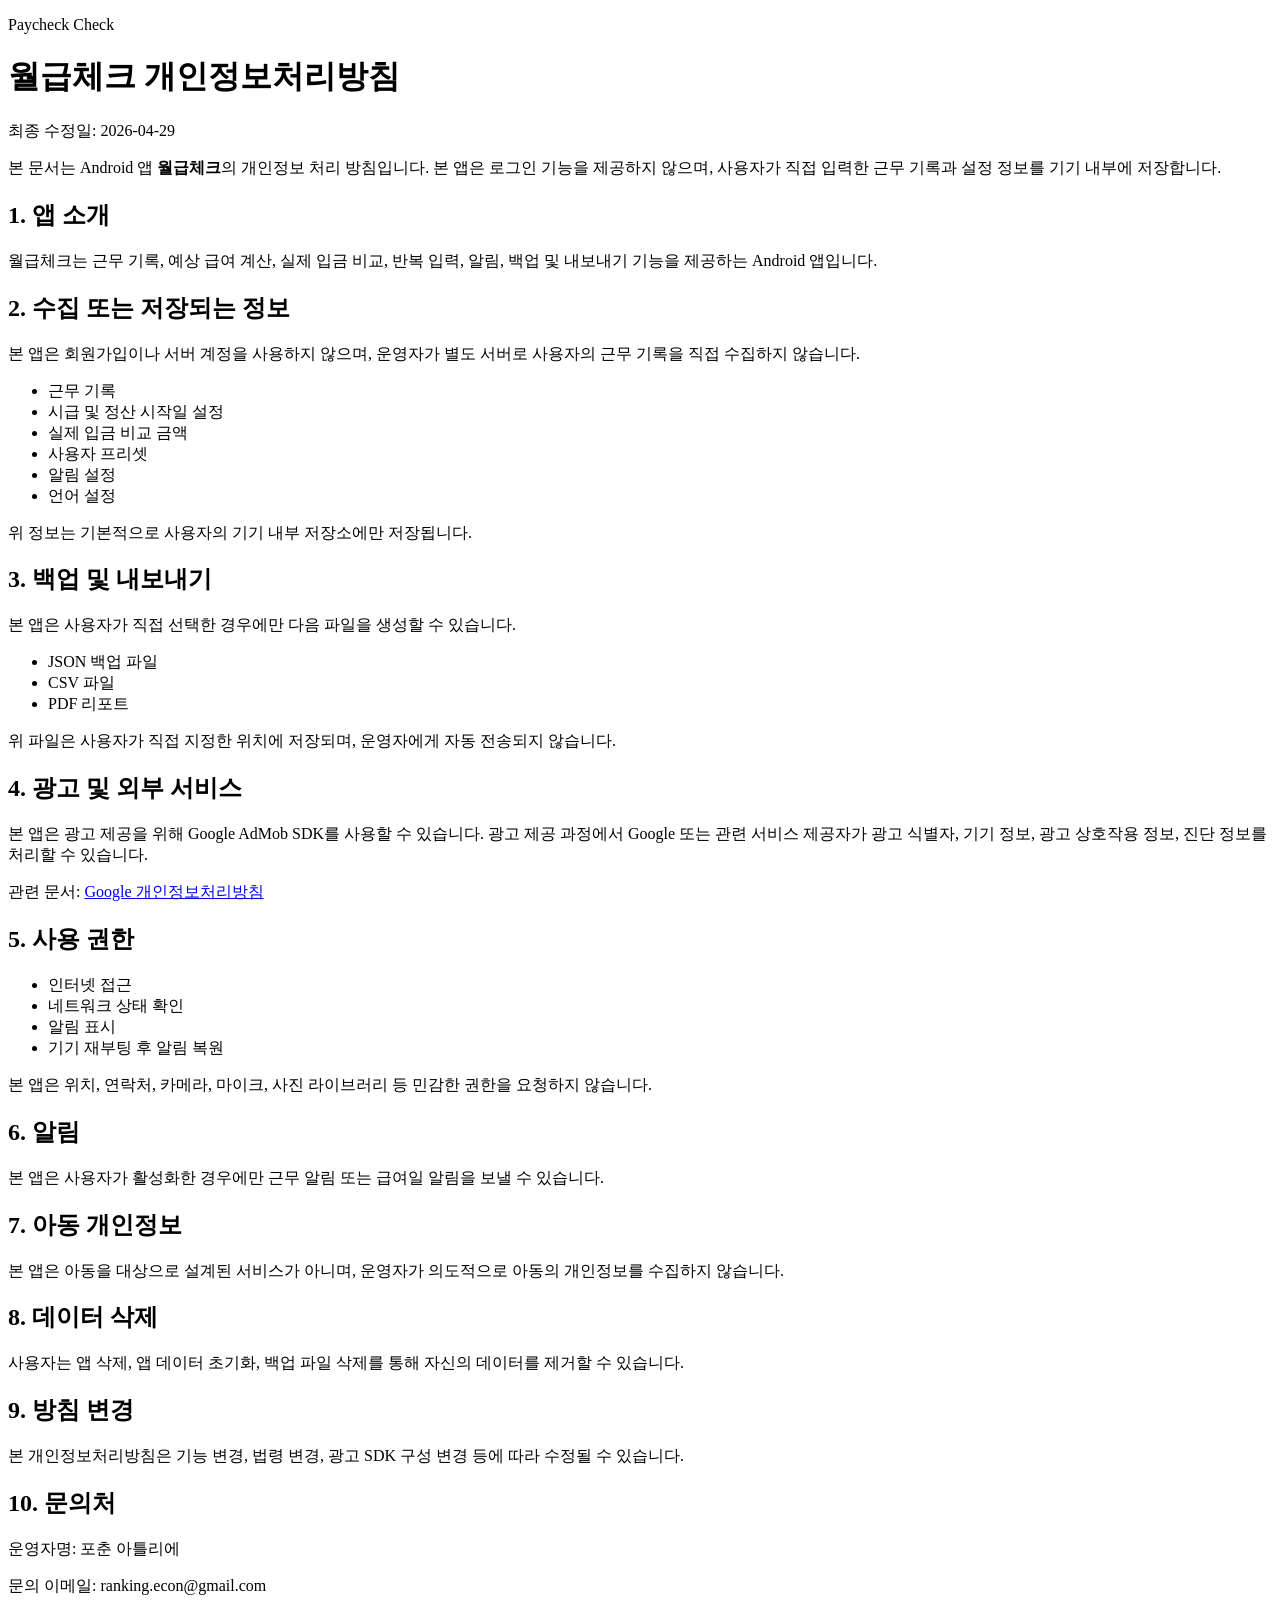
==== privacy/paycheck/index.html @ ff3e2466 "Add Paycheck privacy policy page" ====
<!doctype html>
<html lang="ko">
<head>
  <meta charset="utf-8" />
  <meta name="viewport" content="width=device-width, initial-scale=1" />
  <meta name="description" content="월급체크 개인정보처리방침" />
  <title>월급체크 개인정보처리방침</title>
  <link rel="stylesheet" href="./styles.css" />
</head>
<body>
  <main>
    <header class="hero">
      <p class="eyebrow">Paycheck Check</p>
      <h1>월급체크 개인정보처리방침</h1>
      <p class="meta">최종 수정일: 2026-04-29</p>
      <p class="lead">
        본 문서는 Android 앱 <strong>월급체크</strong>의 개인정보 처리 방침입니다.
        본 앱은 로그인 기능을 제공하지 않으며, 사용자가 직접 입력한 근무 기록과 설정 정보를
        기기 내부에 저장합니다.
      </p>
    </header>

    <section>
      <h2>1. 앱 소개</h2>
      <p>
        월급체크는 근무 기록, 예상 급여 계산, 실제 입금 비교, 반복 입력, 알림, 백업 및 내보내기 기능을
        제공하는 Android 앱입니다.
      </p>
    </section>

    <section>
      <h2>2. 수집 또는 저장되는 정보</h2>
      <p>
        본 앱은 회원가입이나 서버 계정을 사용하지 않으며, 운영자가 별도 서버로 사용자의 근무 기록을
        직접 수집하지 않습니다.
      </p>
      <ul>
        <li>근무 기록</li>
        <li>시급 및 정산 시작일 설정</li>
        <li>실제 입금 비교 금액</li>
        <li>사용자 프리셋</li>
        <li>알림 설정</li>
        <li>언어 설정</li>
      </ul>
      <p>위 정보는 기본적으로 사용자의 기기 내부 저장소에만 저장됩니다.</p>
    </section>

    <section>
      <h2>3. 백업 및 내보내기</h2>
      <p>본 앱은 사용자가 직접 선택한 경우에만 다음 파일을 생성할 수 있습니다.</p>
      <ul>
        <li>JSON 백업 파일</li>
        <li>CSV 파일</li>
        <li>PDF 리포트</li>
      </ul>
      <p>
        위 파일은 사용자가 직접 지정한 위치에 저장되며, 운영자에게 자동 전송되지 않습니다.
      </p>
    </section>

    <section>
      <h2>4. 광고 및 외부 서비스</h2>
      <p>
        본 앱은 광고 제공을 위해 Google AdMob SDK를 사용할 수 있습니다.
        광고 제공 과정에서 Google 또는 관련 서비스 제공자가 광고 식별자, 기기 정보,
        광고 상호작용 정보, 진단 정보를 처리할 수 있습니다.
      </p>
      <p>
        관련 문서:
        <a href="https://policies.google.com/privacy">Google 개인정보처리방침</a>
      </p>
    </section>

    <section>
      <h2>5. 사용 권한</h2>
      <ul>
        <li>인터넷 접근</li>
        <li>네트워크 상태 확인</li>
        <li>알림 표시</li>
        <li>기기 재부팅 후 알림 복원</li>
      </ul>
      <p>
        본 앱은 위치, 연락처, 카메라, 마이크, 사진 라이브러리 등 민감한 권한을 요청하지 않습니다.
      </p>
    </section>

    <section>
      <h2>6. 알림</h2>
      <p>
        본 앱은 사용자가 활성화한 경우에만 근무 알림 또는 급여일 알림을 보낼 수 있습니다.
      </p>
    </section>

    <section>
      <h2>7. 아동 개인정보</h2>
      <p>
        본 앱은 아동을 대상으로 설계된 서비스가 아니며, 운영자가 의도적으로 아동의 개인정보를
        수집하지 않습니다.
      </p>
    </section>

    <section>
      <h2>8. 데이터 삭제</h2>
      <p>
        사용자는 앱 삭제, 앱 데이터 초기화, 백업 파일 삭제를 통해 자신의 데이터를 제거할 수 있습니다.
      </p>
    </section>

    <section>
      <h2>9. 방침 변경</h2>
      <p>
        본 개인정보처리방침은 기능 변경, 법령 변경, 광고 SDK 구성 변경 등에 따라 수정될 수 있습니다.
      </p>
    </section>

    <section>
      <h2>10. 문의처</h2>
      <p>운영자명: 포춘 아틀리에</p>
      <p>문의 이메일: ranking.econ@gmail.com</p>
    </section>
  </main>
</body>
</html>
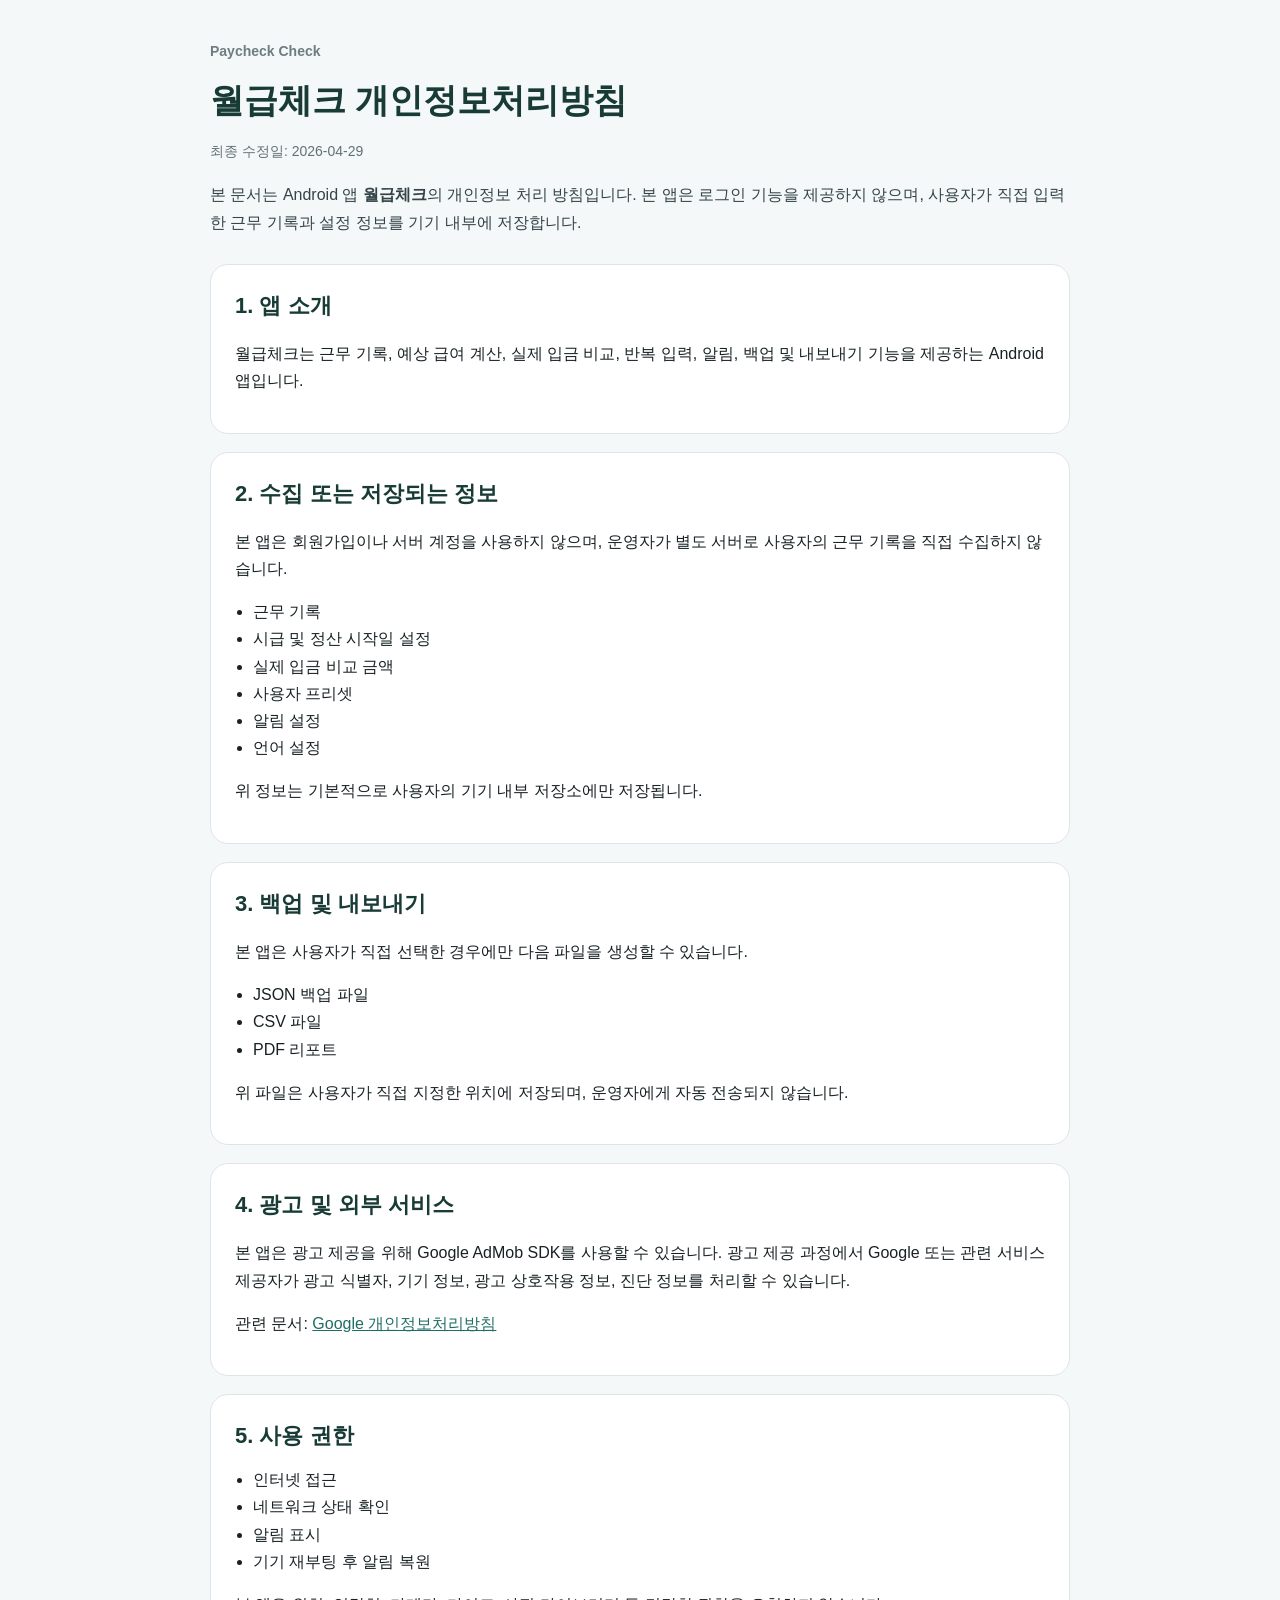
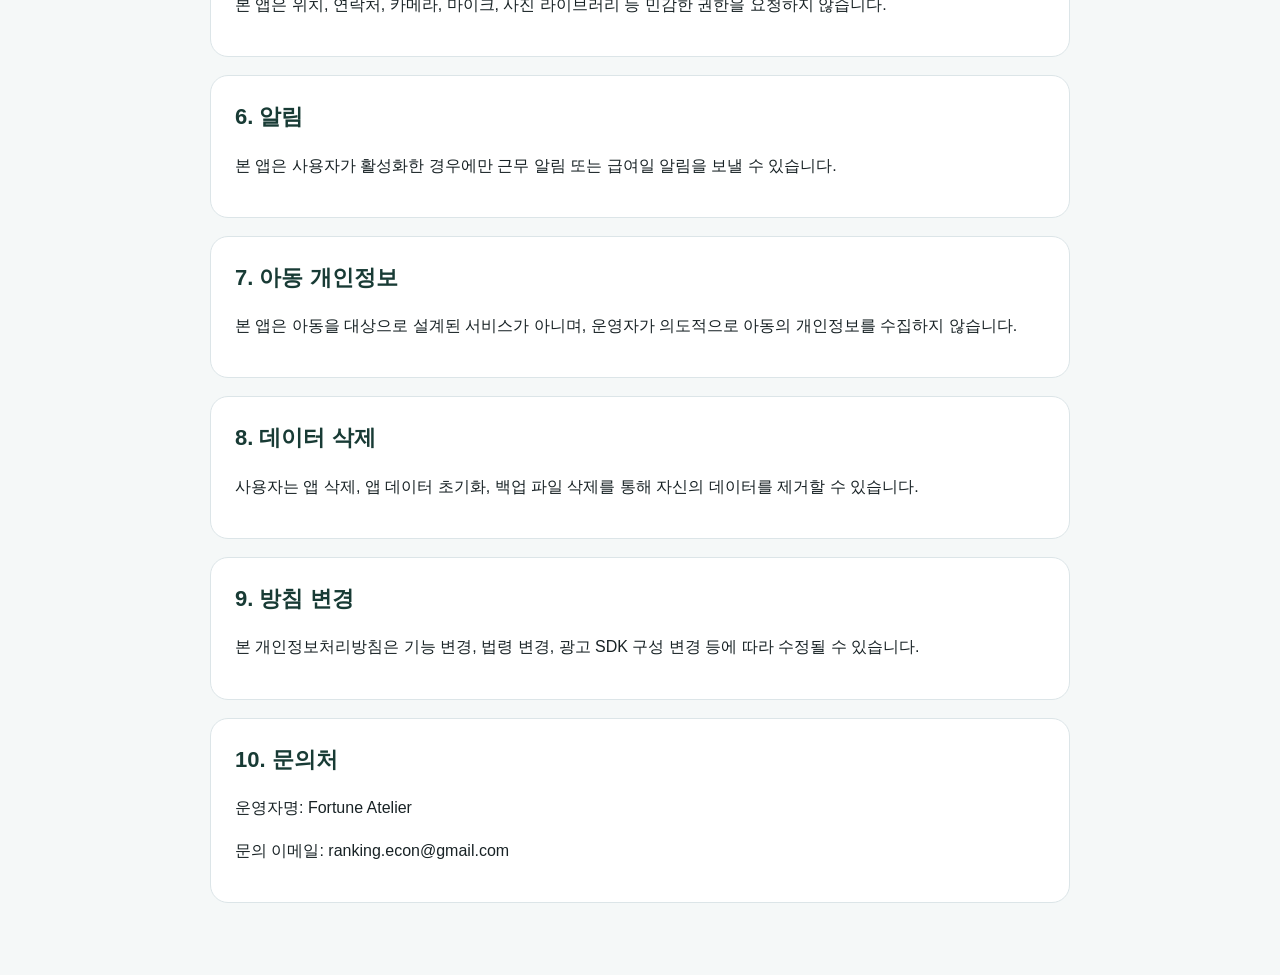
==== commit bc6653c7: "Use English operator name in Paycheck privacy policy" ====
--- a/privacy/paycheck/index.html
+++ b/privacy/paycheck/index.html
@@ -115,7 +115,7 @@
 
     <section>
       <h2>10. 문의처</h2>
-      <p>운영자명: 포춘 아틀리에</p>
+      <p>운영자명: Fortune Atelier</p>
       <p>문의 이메일: ranking.econ@gmail.com</p>
     </section>
   </main>
--- a/privacy/paycheck/styles.css
+++ b/privacy/paycheck/styles.css
@@ -0,0 +1,69 @@
+body {
+  margin: 0;
+  font-family: "Noto Sans KR", "Malgun Gothic", sans-serif;
+  background: #f5f8f8;
+  color: #182225;
+  line-height: 1.7;
+}
+
+main {
+  max-width: 860px;
+  margin: 0 auto;
+  padding: 40px 20px 72px;
+}
+
+.hero {
+  margin-bottom: 28px;
+}
+
+.eyebrow {
+  margin: 0 0 8px;
+  color: #6d7d81;
+  font-size: 14px;
+  font-weight: 700;
+}
+
+h1 {
+  margin: 0;
+  font-size: 34px;
+  color: #183b35;
+}
+
+.meta {
+  margin-top: 10px;
+  color: #617176;
+  font-size: 14px;
+}
+
+.lead {
+  margin-top: 18px;
+  color: #344449;
+}
+
+section {
+  margin-top: 18px;
+  padding: 22px 24px;
+  background: #ffffff;
+  border: 1px solid #dce5e8;
+  border-radius: 18px;
+}
+
+h2 {
+  margin: 0 0 12px;
+  font-size: 22px;
+  color: #183b35;
+}
+
+p,
+li {
+  font-size: 16px;
+}
+
+ul {
+  margin: 10px 0 0 18px;
+  padding: 0;
+}
+
+a {
+  color: #1f6e65;
+}
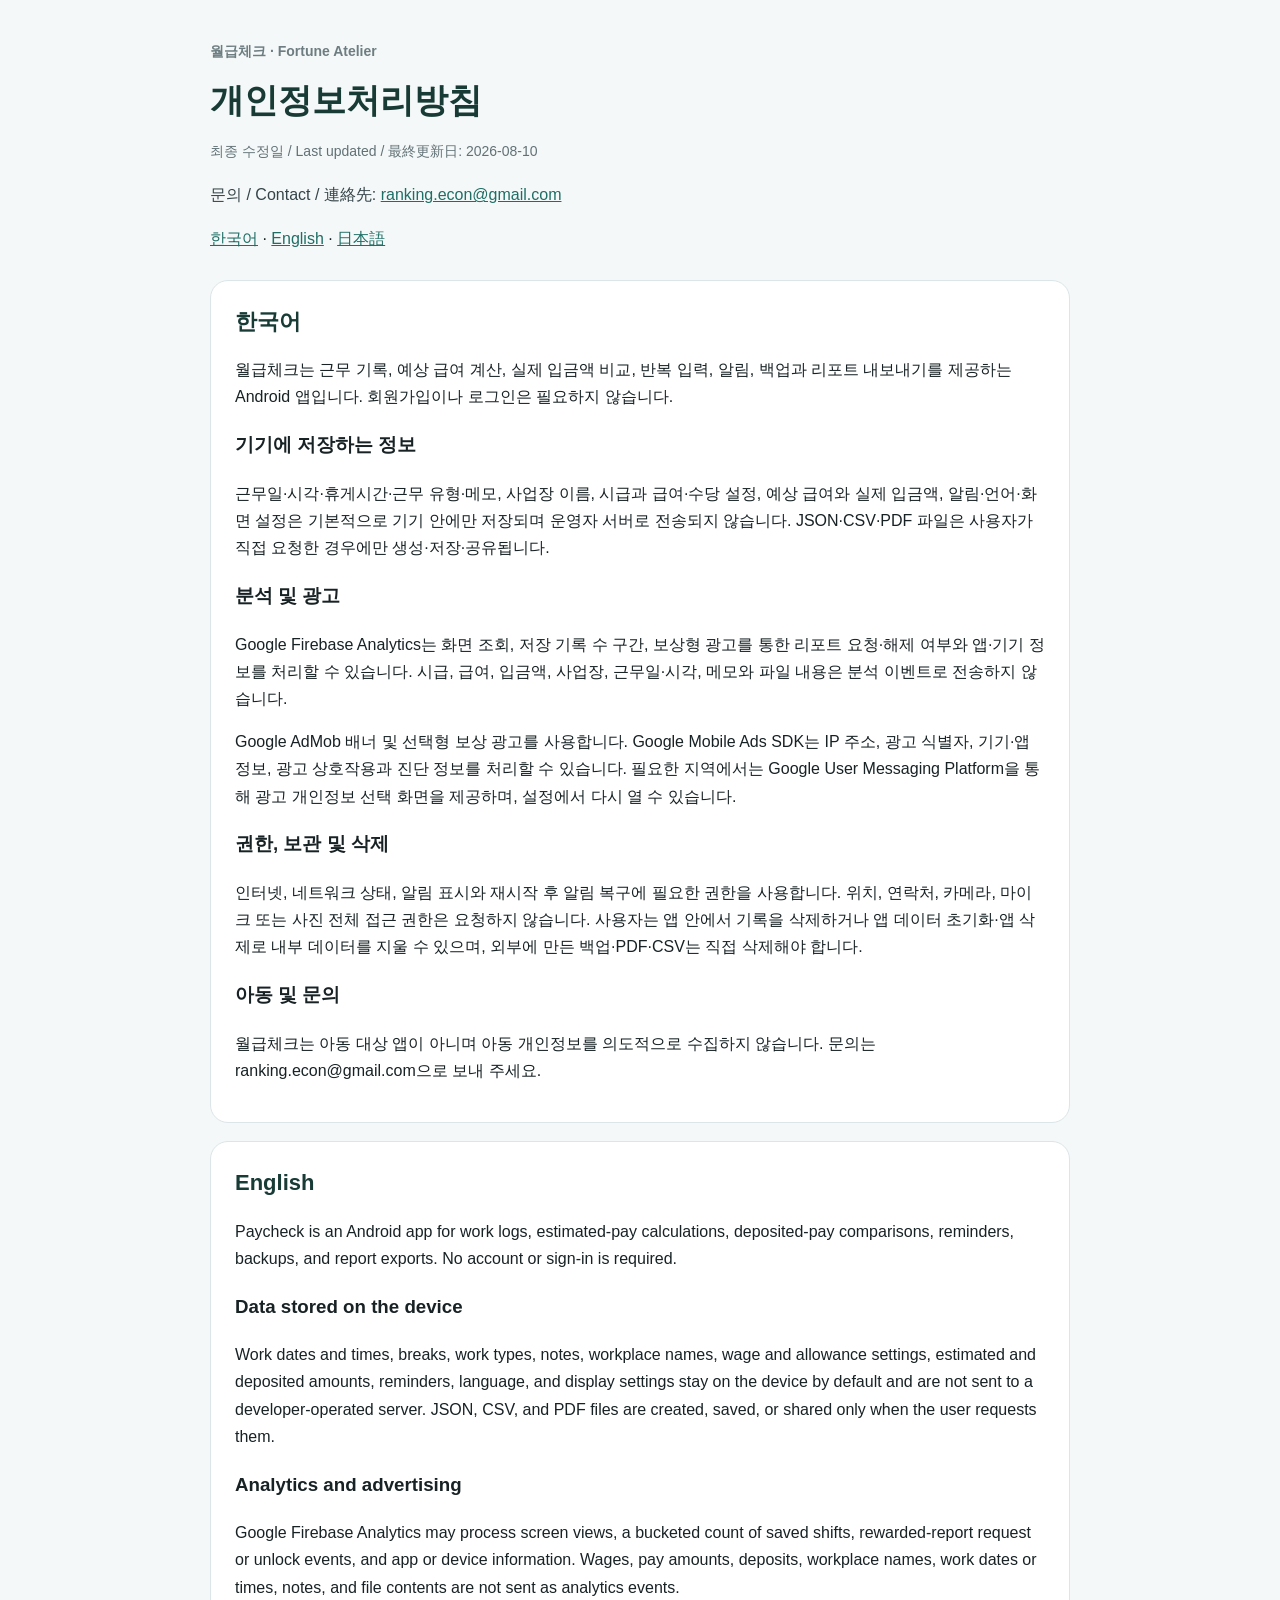
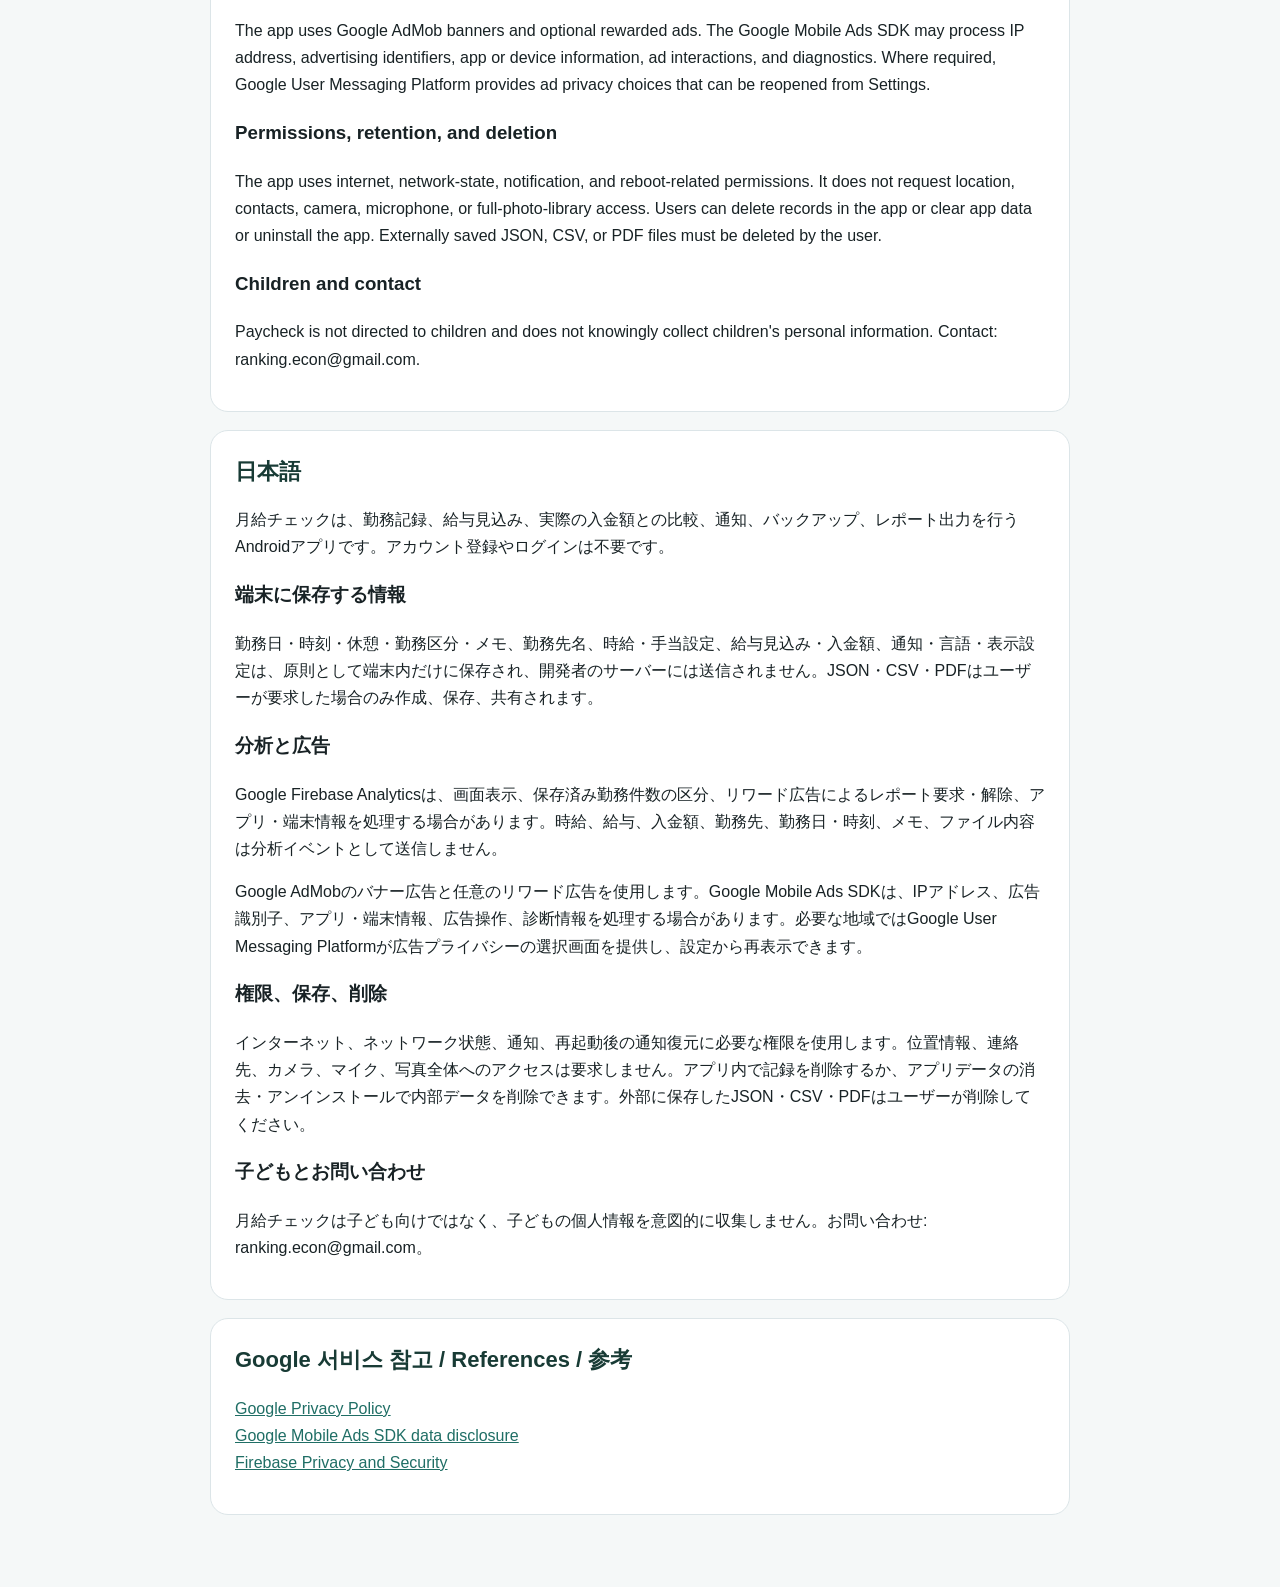
==== commit 8e761b45: "docs: update Paycheck privacy disclosure" ====
--- a/privacy/paycheck/index.html
+++ b/privacy/paycheck/index.html
@@ -3,121 +3,69 @@
 <head>
   <meta charset="utf-8" />
   <meta name="viewport" content="width=device-width, initial-scale=1" />
-  <meta name="description" content="월급체크 개인정보처리방침" />
+  <meta name="description" content="월급체크 앱 개인정보처리방침 / Paycheck privacy policy / 月給チェック プライバシーポリシー" />
   <title>월급체크 개인정보처리방침</title>
-  <link rel="stylesheet" href="./styles.css" />
+  <link rel="stylesheet" href="styles.css" />
 </head>
 <body>
   <main>
     <header class="hero">
-      <p class="eyebrow">Paycheck Check</p>
-      <h1>월급체크 개인정보처리방침</h1>
-      <p class="meta">최종 수정일: 2026-04-29</p>
-      <p class="lead">
-        본 문서는 Android 앱 <strong>월급체크</strong>의 개인정보 처리 방침입니다.
-        본 앱은 로그인 기능을 제공하지 않으며, 사용자가 직접 입력한 근무 기록과 설정 정보를
-        기기 내부에 저장합니다.
-      </p>
+      <p class="eyebrow">월급체크 · Fortune Atelier</p>
+      <h1>개인정보처리방침</h1>
+      <p class="meta">최종 수정일 / Last updated / 最終更新日: 2026-08-10</p>
+      <p class="lead">문의 / Contact / 連絡先: <a href="mailto:ranking.econ@gmail.com">ranking.econ@gmail.com</a></p>
+      <p><a href="#ko">한국어</a> · <a href="#en">English</a> · <a href="#ja">日本語</a></p>
     </header>
 
-    <section>
-      <h2>1. 앱 소개</h2>
-      <p>
-        월급체크는 근무 기록, 예상 급여 계산, 실제 입금 비교, 반복 입력, 알림, 백업 및 내보내기 기능을
-        제공하는 Android 앱입니다.
-      </p>
+    <section id="ko" lang="ko">
+      <h2>한국어</h2>
+      <p>월급체크는 근무 기록, 예상 급여 계산, 실제 입금액 비교, 반복 입력, 알림, 백업과 리포트 내보내기를 제공하는 Android 앱입니다. 회원가입이나 로그인은 필요하지 않습니다.</p>
+      <h3>기기에 저장하는 정보</h3>
+      <p>근무일·시각·휴게시간·근무 유형·메모, 사업장 이름, 시급과 급여·수당 설정, 예상 급여와 실제 입금액, 알림·언어·화면 설정은 기본적으로 기기 안에만 저장되며 운영자 서버로 전송되지 않습니다. JSON·CSV·PDF 파일은 사용자가 직접 요청한 경우에만 생성·저장·공유됩니다.</p>
+      <h3>분석 및 광고</h3>
+      <p>Google Firebase Analytics는 화면 조회, 저장 기록 수 구간, 보상형 광고를 통한 리포트 요청·해제 여부와 앱·기기 정보를 처리할 수 있습니다. 시급, 급여, 입금액, 사업장, 근무일·시각, 메모와 파일 내용은 분석 이벤트로 전송하지 않습니다.</p>
+      <p>Google AdMob 배너 및 선택형 보상 광고를 사용합니다. Google Mobile Ads SDK는 IP 주소, 광고 식별자, 기기·앱 정보, 광고 상호작용과 진단 정보를 처리할 수 있습니다. 필요한 지역에서는 Google User Messaging Platform을 통해 광고 개인정보 선택 화면을 제공하며, 설정에서 다시 열 수 있습니다.</p>
+      <h3>권한, 보관 및 삭제</h3>
+      <p>인터넷, 네트워크 상태, 알림 표시와 재시작 후 알림 복구에 필요한 권한을 사용합니다. 위치, 연락처, 카메라, 마이크 또는 사진 전체 접근 권한은 요청하지 않습니다. 사용자는 앱 안에서 기록을 삭제하거나 앱 데이터 초기화·앱 삭제로 내부 데이터를 지울 수 있으며, 외부에 만든 백업·PDF·CSV는 직접 삭제해야 합니다.</p>
+      <h3>아동 및 문의</h3>
+      <p>월급체크는 아동 대상 앱이 아니며 아동 개인정보를 의도적으로 수집하지 않습니다. 문의는 ranking.econ@gmail.com으로 보내 주세요.</p>
+    </section>
+
+    <section id="en" lang="en">
+      <h2>English</h2>
+      <p>Paycheck is an Android app for work logs, estimated-pay calculations, deposited-pay comparisons, reminders, backups, and report exports. No account or sign-in is required.</p>
+      <h3>Data stored on the device</h3>
+      <p>Work dates and times, breaks, work types, notes, workplace names, wage and allowance settings, estimated and deposited amounts, reminders, language, and display settings stay on the device by default and are not sent to a developer-operated server. JSON, CSV, and PDF files are created, saved, or shared only when the user requests them.</p>
+      <h3>Analytics and advertising</h3>
+      <p>Google Firebase Analytics may process screen views, a bucketed count of saved shifts, rewarded-report request or unlock events, and app or device information. Wages, pay amounts, deposits, workplace names, work dates or times, notes, and file contents are not sent as analytics events.</p>
+      <p>The app uses Google AdMob banners and optional rewarded ads. The Google Mobile Ads SDK may process IP address, advertising identifiers, app or device information, ad interactions, and diagnostics. Where required, Google User Messaging Platform provides ad privacy choices that can be reopened from Settings.</p>
+      <h3>Permissions, retention, and deletion</h3>
+      <p>The app uses internet, network-state, notification, and reboot-related permissions. It does not request location, contacts, camera, microphone, or full-photo-library access. Users can delete records in the app or clear app data or uninstall the app. Externally saved JSON, CSV, or PDF files must be deleted by the user.</p>
+      <h3>Children and contact</h3>
+      <p>Paycheck is not directed to children and does not knowingly collect children's personal information. Contact: ranking.econ@gmail.com.</p>
+    </section>
+
+    <section id="ja" lang="ja">
+      <h2>日本語</h2>
+      <p>月給チェックは、勤務記録、給与見込み、実際の入金額との比較、通知、バックアップ、レポート出力を行うAndroidアプリです。アカウント登録やログインは不要です。</p>
+      <h3>端末に保存する情報</h3>
+      <p>勤務日・時刻・休憩・勤務区分・メモ、勤務先名、時給・手当設定、給与見込み・入金額、通知・言語・表示設定は、原則として端末内だけに保存され、開発者のサーバーには送信されません。JSON・CSV・PDFはユーザーが要求した場合のみ作成、保存、共有されます。</p>
+      <h3>分析と広告</h3>
+      <p>Google Firebase Analyticsは、画面表示、保存済み勤務件数の区分、リワード広告によるレポート要求・解除、アプリ・端末情報を処理する場合があります。時給、給与、入金額、勤務先、勤務日・時刻、メモ、ファイル内容は分析イベントとして送信しません。</p>
+      <p>Google AdMobのバナー広告と任意のリワード広告を使用します。Google Mobile Ads SDKは、IPアドレス、広告識別子、アプリ・端末情報、広告操作、診断情報を処理する場合があります。必要な地域ではGoogle User Messaging Platformが広告プライバシーの選択画面を提供し、設定から再表示できます。</p>
+      <h3>権限、保存、削除</h3>
+      <p>インターネット、ネットワーク状態、通知、再起動後の通知復元に必要な権限を使用します。位置情報、連絡先、カメラ、マイク、写真全体へのアクセスは要求しません。アプリ内で記録を削除するか、アプリデータの消去・アンインストールで内部データを削除できます。外部に保存したJSON・CSV・PDFはユーザーが削除してください。</p>
+      <h3>子どもとお問い合わせ</h3>
+      <p>月給チェックは子ども向けではなく、子どもの個人情報を意図的に収集しません。お問い合わせ: ranking.econ@gmail.com。</p>
     </section>
 
     <section>
-      <h2>2. 수집 또는 저장되는 정보</h2>
-      <p>
-        본 앱은 회원가입이나 서버 계정을 사용하지 않으며, 운영자가 별도 서버로 사용자의 근무 기록을
-        직접 수집하지 않습니다.
-      </p>
-      <ul>
-        <li>근무 기록</li>
-        <li>시급 및 정산 시작일 설정</li>
-        <li>실제 입금 비교 금액</li>
-        <li>사용자 프리셋</li>
-        <li>알림 설정</li>
-        <li>언어 설정</li>
-      </ul>
-      <p>위 정보는 기본적으로 사용자의 기기 내부 저장소에만 저장됩니다.</p>
-    </section>
-
-    <section>
-      <h2>3. 백업 및 내보내기</h2>
-      <p>본 앱은 사용자가 직접 선택한 경우에만 다음 파일을 생성할 수 있습니다.</p>
-      <ul>
-        <li>JSON 백업 파일</li>
-        <li>CSV 파일</li>
-        <li>PDF 리포트</li>
-      </ul>
-      <p>
-        위 파일은 사용자가 직접 지정한 위치에 저장되며, 운영자에게 자동 전송되지 않습니다.
-      </p>
-    </section>
-
-    <section>
-      <h2>4. 광고 및 외부 서비스</h2>
-      <p>
-        본 앱은 광고 제공을 위해 Google AdMob SDK를 사용할 수 있습니다.
-        광고 제공 과정에서 Google 또는 관련 서비스 제공자가 광고 식별자, 기기 정보,
-        광고 상호작용 정보, 진단 정보를 처리할 수 있습니다.
-      </p>
-      <p>
-        관련 문서:
-        <a href="https://policies.google.com/privacy">Google 개인정보처리방침</a>
-      </p>
-    </section>
-
-    <section>
-      <h2>5. 사용 권한</h2>
-      <ul>
-        <li>인터넷 접근</li>
-        <li>네트워크 상태 확인</li>
-        <li>알림 표시</li>
-        <li>기기 재부팅 후 알림 복원</li>
-      </ul>
-      <p>
-        본 앱은 위치, 연락처, 카메라, 마이크, 사진 라이브러리 등 민감한 권한을 요청하지 않습니다.
-      </p>
-    </section>
-
-    <section>
-      <h2>6. 알림</h2>
-      <p>
-        본 앱은 사용자가 활성화한 경우에만 근무 알림 또는 급여일 알림을 보낼 수 있습니다.
-      </p>
-    </section>
-
-    <section>
-      <h2>7. 아동 개인정보</h2>
-      <p>
-        본 앱은 아동을 대상으로 설계된 서비스가 아니며, 운영자가 의도적으로 아동의 개인정보를
-        수집하지 않습니다.
-      </p>
-    </section>
-
-    <section>
-      <h2>8. 데이터 삭제</h2>
-      <p>
-        사용자는 앱 삭제, 앱 데이터 초기화, 백업 파일 삭제를 통해 자신의 데이터를 제거할 수 있습니다.
-      </p>
-    </section>
-
-    <section>
-      <h2>9. 방침 변경</h2>
-      <p>
-        본 개인정보처리방침은 기능 변경, 법령 변경, 광고 SDK 구성 변경 등에 따라 수정될 수 있습니다.
-      </p>
-    </section>
-
-    <section>
-      <h2>10. 문의처</h2>
-      <p>운영자명: Fortune Atelier</p>
-      <p>문의 이메일: ranking.econ@gmail.com</p>
+      <h2>Google 서비스 참고 / References / 参考</h2>
+      <p><a href="https://policies.google.com/privacy">Google Privacy Policy</a><br />
+      <a href="https://developers.google.com/admob/android/privacy/play-data-disclosure">Google Mobile Ads SDK data disclosure</a><br />
+      <a href="https://firebase.google.com/support/privacy">Firebase Privacy and Security</a></p>
     </section>
   </main>
 </body>
 </html>
+
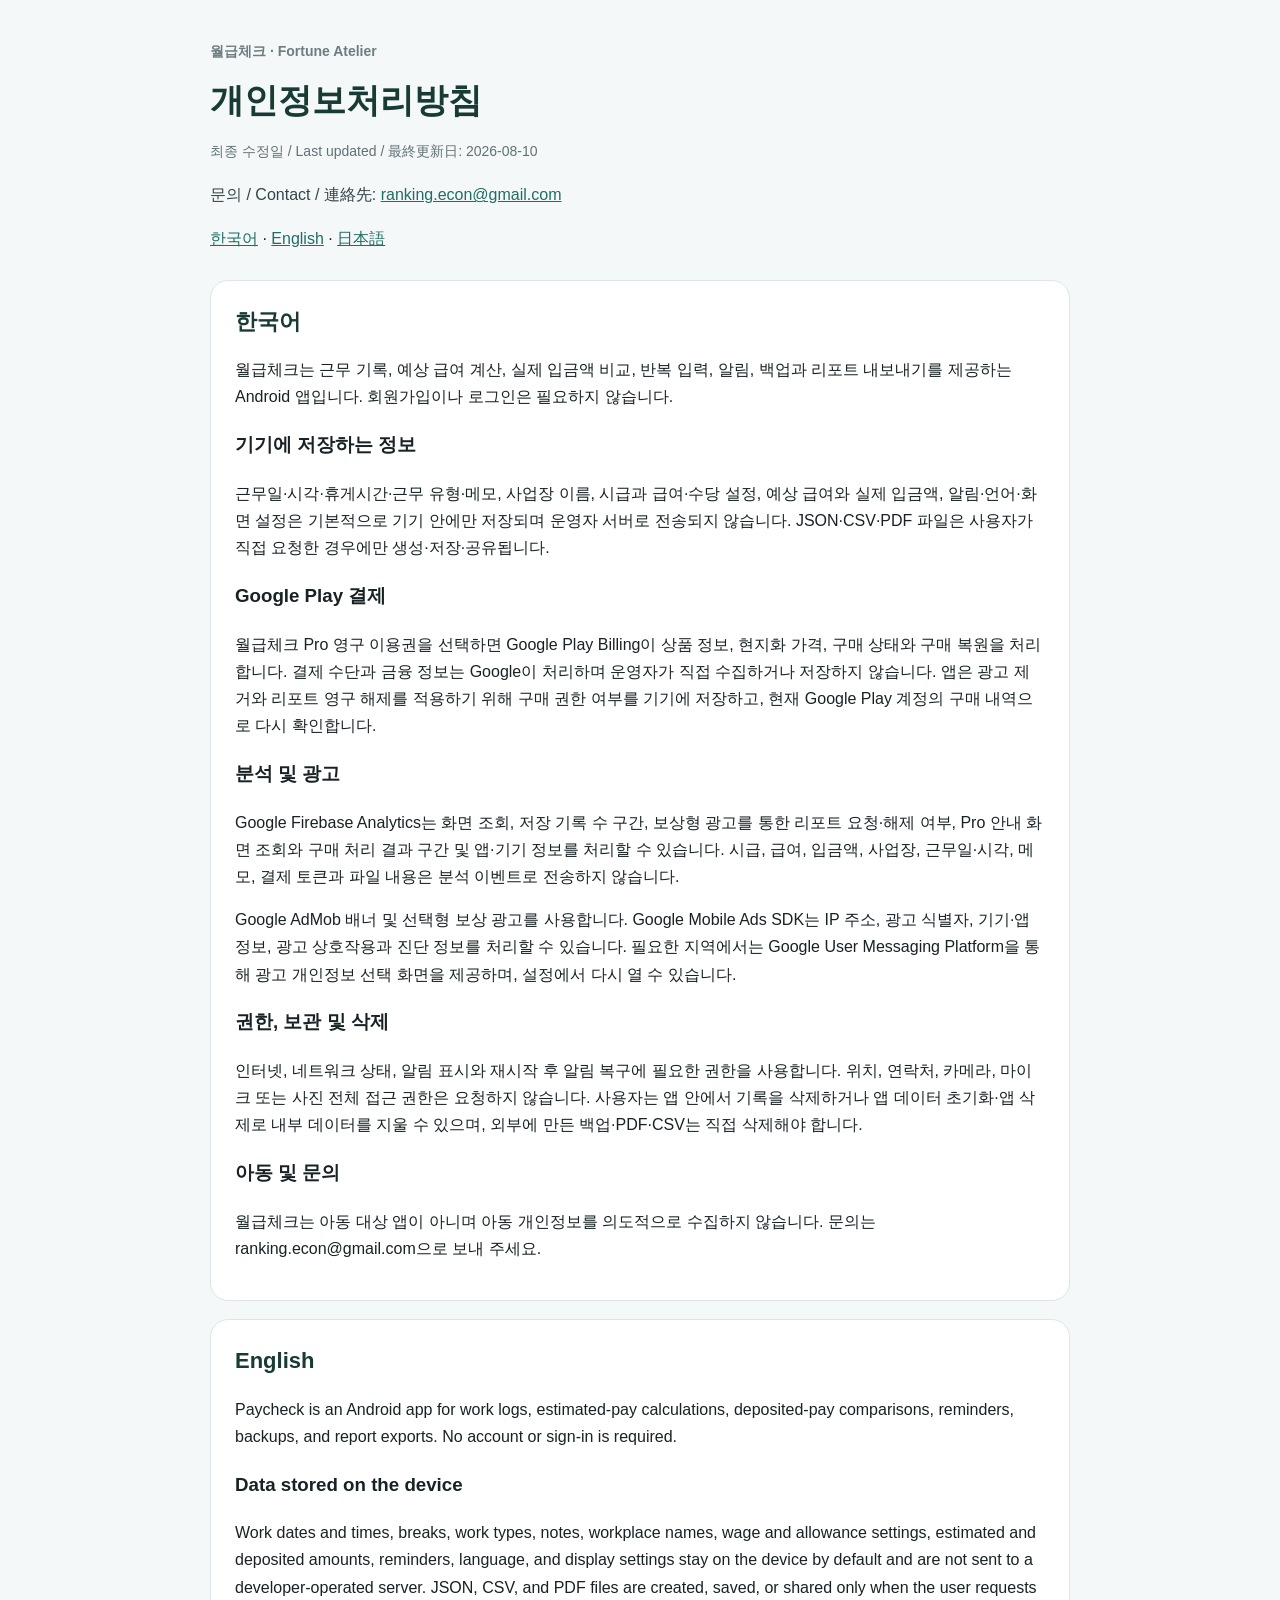
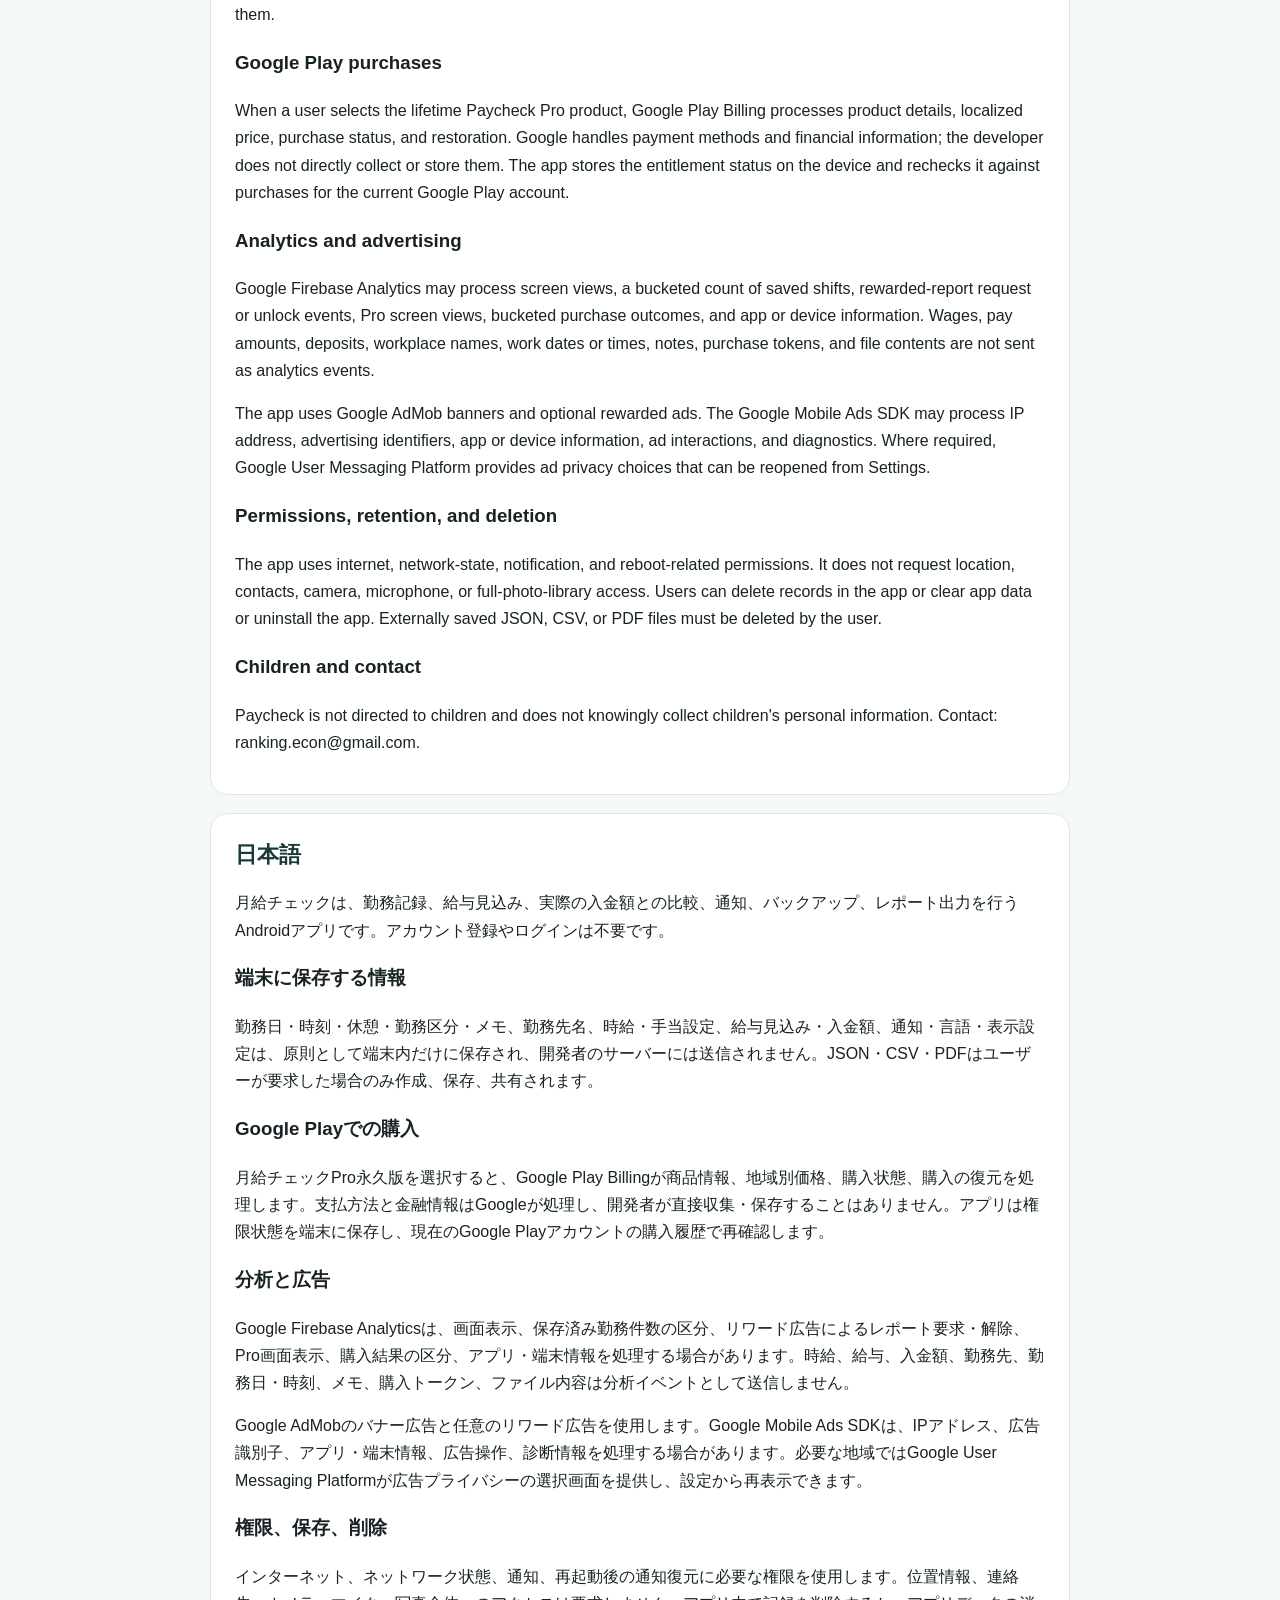
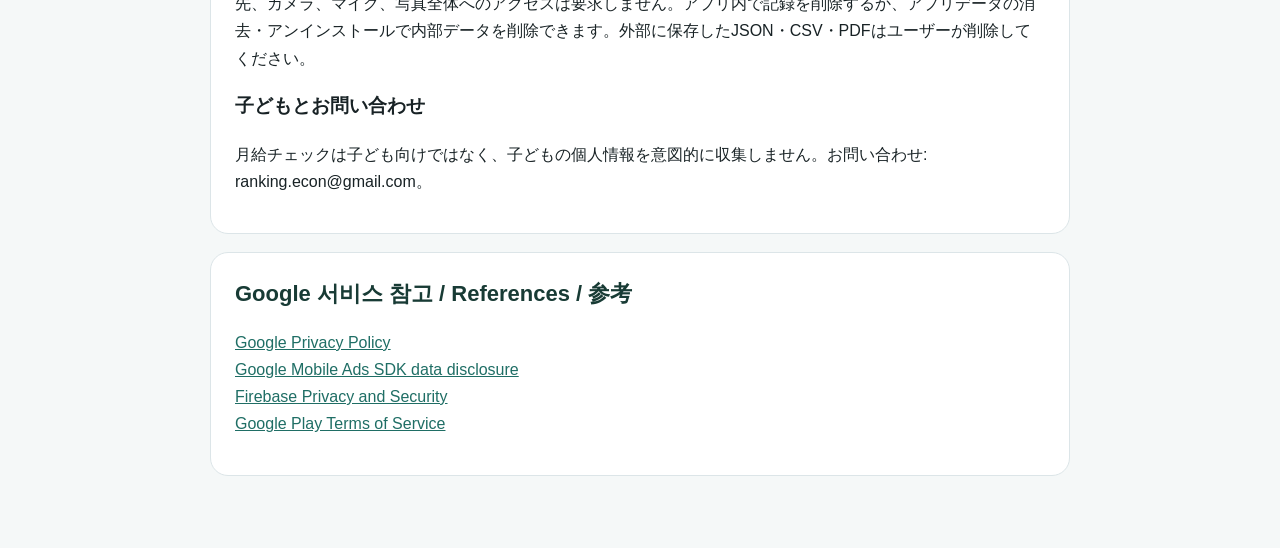
==== commit 438ad790: "docs: disclose Paycheck Pro billing" ====
--- a/privacy/paycheck/index.html
+++ b/privacy/paycheck/index.html
@@ -22,8 +22,10 @@
       <p>월급체크는 근무 기록, 예상 급여 계산, 실제 입금액 비교, 반복 입력, 알림, 백업과 리포트 내보내기를 제공하는 Android 앱입니다. 회원가입이나 로그인은 필요하지 않습니다.</p>
       <h3>기기에 저장하는 정보</h3>
       <p>근무일·시각·휴게시간·근무 유형·메모, 사업장 이름, 시급과 급여·수당 설정, 예상 급여와 실제 입금액, 알림·언어·화면 설정은 기본적으로 기기 안에만 저장되며 운영자 서버로 전송되지 않습니다. JSON·CSV·PDF 파일은 사용자가 직접 요청한 경우에만 생성·저장·공유됩니다.</p>
+      <h3>Google Play 결제</h3>
+      <p>월급체크 Pro 영구 이용권을 선택하면 Google Play Billing이 상품 정보, 현지화 가격, 구매 상태와 구매 복원을 처리합니다. 결제 수단과 금융 정보는 Google이 처리하며 운영자가 직접 수집하거나 저장하지 않습니다. 앱은 광고 제거와 리포트 영구 해제를 적용하기 위해 구매 권한 여부를 기기에 저장하고, 현재 Google Play 계정의 구매 내역으로 다시 확인합니다.</p>
       <h3>분석 및 광고</h3>
-      <p>Google Firebase Analytics는 화면 조회, 저장 기록 수 구간, 보상형 광고를 통한 리포트 요청·해제 여부와 앱·기기 정보를 처리할 수 있습니다. 시급, 급여, 입금액, 사업장, 근무일·시각, 메모와 파일 내용은 분석 이벤트로 전송하지 않습니다.</p>
+      <p>Google Firebase Analytics는 화면 조회, 저장 기록 수 구간, 보상형 광고를 통한 리포트 요청·해제 여부, Pro 안내 화면 조회와 구매 처리 결과 구간 및 앱·기기 정보를 처리할 수 있습니다. 시급, 급여, 입금액, 사업장, 근무일·시각, 메모, 결제 토큰과 파일 내용은 분석 이벤트로 전송하지 않습니다.</p>
       <p>Google AdMob 배너 및 선택형 보상 광고를 사용합니다. Google Mobile Ads SDK는 IP 주소, 광고 식별자, 기기·앱 정보, 광고 상호작용과 진단 정보를 처리할 수 있습니다. 필요한 지역에서는 Google User Messaging Platform을 통해 광고 개인정보 선택 화면을 제공하며, 설정에서 다시 열 수 있습니다.</p>
       <h3>권한, 보관 및 삭제</h3>
       <p>인터넷, 네트워크 상태, 알림 표시와 재시작 후 알림 복구에 필요한 권한을 사용합니다. 위치, 연락처, 카메라, 마이크 또는 사진 전체 접근 권한은 요청하지 않습니다. 사용자는 앱 안에서 기록을 삭제하거나 앱 데이터 초기화·앱 삭제로 내부 데이터를 지울 수 있으며, 외부에 만든 백업·PDF·CSV는 직접 삭제해야 합니다.</p>
@@ -36,8 +38,10 @@
       <p>Paycheck is an Android app for work logs, estimated-pay calculations, deposited-pay comparisons, reminders, backups, and report exports. No account or sign-in is required.</p>
       <h3>Data stored on the device</h3>
       <p>Work dates and times, breaks, work types, notes, workplace names, wage and allowance settings, estimated and deposited amounts, reminders, language, and display settings stay on the device by default and are not sent to a developer-operated server. JSON, CSV, and PDF files are created, saved, or shared only when the user requests them.</p>
+      <h3>Google Play purchases</h3>
+      <p>When a user selects the lifetime Paycheck Pro product, Google Play Billing processes product details, localized price, purchase status, and restoration. Google handles payment methods and financial information; the developer does not directly collect or store them. The app stores the entitlement status on the device and rechecks it against purchases for the current Google Play account.</p>
       <h3>Analytics and advertising</h3>
-      <p>Google Firebase Analytics may process screen views, a bucketed count of saved shifts, rewarded-report request or unlock events, and app or device information. Wages, pay amounts, deposits, workplace names, work dates or times, notes, and file contents are not sent as analytics events.</p>
+      <p>Google Firebase Analytics may process screen views, a bucketed count of saved shifts, rewarded-report request or unlock events, Pro screen views, bucketed purchase outcomes, and app or device information. Wages, pay amounts, deposits, workplace names, work dates or times, notes, purchase tokens, and file contents are not sent as analytics events.</p>
       <p>The app uses Google AdMob banners and optional rewarded ads. The Google Mobile Ads SDK may process IP address, advertising identifiers, app or device information, ad interactions, and diagnostics. Where required, Google User Messaging Platform provides ad privacy choices that can be reopened from Settings.</p>
       <h3>Permissions, retention, and deletion</h3>
       <p>The app uses internet, network-state, notification, and reboot-related permissions. It does not request location, contacts, camera, microphone, or full-photo-library access. Users can delete records in the app or clear app data or uninstall the app. Externally saved JSON, CSV, or PDF files must be deleted by the user.</p>
@@ -50,8 +54,10 @@
       <p>月給チェックは、勤務記録、給与見込み、実際の入金額との比較、通知、バックアップ、レポート出力を行うAndroidアプリです。アカウント登録やログインは不要です。</p>
       <h3>端末に保存する情報</h3>
       <p>勤務日・時刻・休憩・勤務区分・メモ、勤務先名、時給・手当設定、給与見込み・入金額、通知・言語・表示設定は、原則として端末内だけに保存され、開発者のサーバーには送信されません。JSON・CSV・PDFはユーザーが要求した場合のみ作成、保存、共有されます。</p>
+      <h3>Google Playでの購入</h3>
+      <p>月給チェックPro永久版を選択すると、Google Play Billingが商品情報、地域別価格、購入状態、購入の復元を処理します。支払方法と金融情報はGoogleが処理し、開発者が直接収集・保存することはありません。アプリは権限状態を端末に保存し、現在のGoogle Playアカウントの購入履歴で再確認します。</p>
       <h3>分析と広告</h3>
-      <p>Google Firebase Analyticsは、画面表示、保存済み勤務件数の区分、リワード広告によるレポート要求・解除、アプリ・端末情報を処理する場合があります。時給、給与、入金額、勤務先、勤務日・時刻、メモ、ファイル内容は分析イベントとして送信しません。</p>
+      <p>Google Firebase Analyticsは、画面表示、保存済み勤務件数の区分、リワード広告によるレポート要求・解除、Pro画面表示、購入結果の区分、アプリ・端末情報を処理する場合があります。時給、給与、入金額、勤務先、勤務日・時刻、メモ、購入トークン、ファイル内容は分析イベントとして送信しません。</p>
       <p>Google AdMobのバナー広告と任意のリワード広告を使用します。Google Mobile Ads SDKは、IPアドレス、広告識別子、アプリ・端末情報、広告操作、診断情報を処理する場合があります。必要な地域ではGoogle User Messaging Platformが広告プライバシーの選択画面を提供し、設定から再表示できます。</p>
       <h3>権限、保存、削除</h3>
       <p>インターネット、ネットワーク状態、通知、再起動後の通知復元に必要な権限を使用します。位置情報、連絡先、カメラ、マイク、写真全体へのアクセスは要求しません。アプリ内で記録を削除するか、アプリデータの消去・アンインストールで内部データを削除できます。外部に保存したJSON・CSV・PDFはユーザーが削除してください。</p>
@@ -63,7 +69,8 @@
       <h2>Google 서비스 참고 / References / 参考</h2>
       <p><a href="https://policies.google.com/privacy">Google Privacy Policy</a><br />
       <a href="https://developers.google.com/admob/android/privacy/play-data-disclosure">Google Mobile Ads SDK data disclosure</a><br />
-      <a href="https://firebase.google.com/support/privacy">Firebase Privacy and Security</a></p>
+      <a href="https://firebase.google.com/support/privacy">Firebase Privacy and Security</a><br />
+      <a href="https://play.google.com/about/play-terms/">Google Play Terms of Service</a></p>
     </section>
   </main>
 </body>
